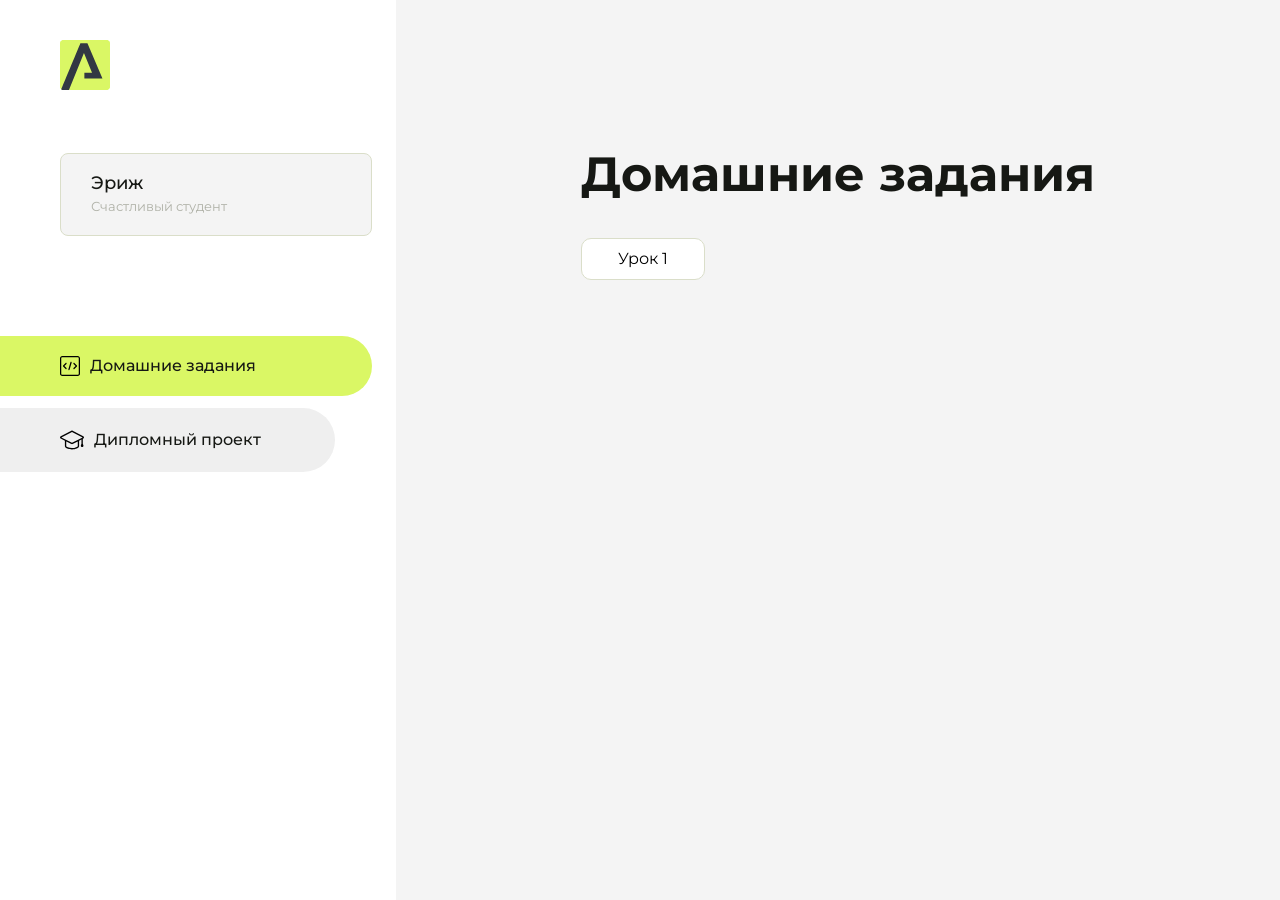
==== index.html @ 7952cf9a "firs aroken commit uploaded homework view page" ====
<!DOCTYPE html>
<html lang="en">
<head>
    <meta charset="UTF-8">
    <meta name="viewport" content="width=device-width, initial-scale=1.0">
    <title>Домашняя работа</title>
    <link rel="shortcut icon" href="src/logo.ico" type="image/x-icon">
    <link rel="preconnect" href="https://fonts.googleapis.com">
    <link rel="preconnect" href="https://fonts.gstatic.com" crossorigin>
    <link href="https://fonts.googleapis.com/css2?family=Montserrat:wght@400;500;700&family=Rubik:wght@500&display=swap"
          rel="stylesheet">
    <link rel="stylesheet" href="src/style.css">
</head>
<body id="body">
<div class="overlay" id="overlay"></div>
<div class="layout">
    <div class="burger" id="burger">
        <svg viewBox="0 0 24 24" fill="none" xmlns="http://www.w3.org/2000/svg">
            <g id="SVGRepo_bgCarrier" stroke-width="0"></g>
            <g id="SVGRepo_tracerCarrier" stroke-linecap="round" stroke-linejoin="round"></g>
            <g id="SVGRepo_iconCarrier">
                <path d="M4 18L20 18" stroke="#DAF765" stroke-width="2" stroke-linecap="round"></path>
                <path d="M4 12L20 12" stroke="#DAF765" stroke-width="2" stroke-linecap="round"></path>
                <path d="M4 6L20 6" stroke="#DAF765" stroke-width="2" stroke-linecap="round"></path>
            </g>
        </svg>
    </div>
    <aside class="sidebar" id="sidebar">
        <div class="sidebar__inner">
            <div class="logo">
                <svg width="50" height="50" viewBox="0 0 50 50" fill="none" xmlns="http://www.w3.org/2000/svg">
                    <g clip-path="url(#clip0_513_74730)">
                        <path d="M46.17 -0.257004H3.83C1.57281 -0.257004 -0.257 1.57281 -0.257 3.83V46.17C-0.257 48.4272 1.57281 50.257 3.83 50.257H46.17C48.4272 50.257 50.257 48.4272 50.257 46.17V3.83C50.257 1.57281 48.4272 -0.257004 46.17 -0.257004Z"
                              fill="#DAF765"/>
                        <path d="M24.375 38.4H42.461L27.441 3.1585H20.4355C20.4355 3.1585 6.7895 35.881 1.1945 49.294C2.015 50.0275 3.0945 50.257 3.6945 50.257H8.8445L23.954 13.07L32.0465 32.8285H24.375V38.4Z"
                              fill="#323843"/>
                    </g>
                    <defs>
                        <clipPath id="clip0_513_74730">
                            <rect width="50" height="50" fill="white"/>
                        </clipPath>
                    </defs>
                </svg>
            </div>
            <div class="sidebar__user">
                <div class="sidebar__name">Эриж</div>
                <div class="sidebar__text">Счастливый студент</div>
            </div>
            <div class="sidebar__tabs">
                <div class="sidebar__item">
                    <button class="sidebar__button active" id="tasks">
                        <svg xmlns="http://www.w3.org/2000/svg" width="20" height="20" viewBox="0 0 20 20" fill="none">
                            <g clip-path="url(#clip0_704_74543)">
                                <path d="M17.7083 20H2.29167C1.0275 20 0 18.9725 0 17.7083V2.29167C0 1.0275 1.0275 0 2.29167 0H17.7083C18.9725 0 20 1.0275 20 2.29167V17.7083C20 18.9725 18.9725 20 17.7083 20ZM2.29167 1.25C1.7175 1.25 1.25 1.7175 1.25 2.29167V17.7083C1.25 18.2825 1.7175 18.75 2.29167 18.75H17.7083C18.2825 18.75 18.75 18.2825 18.75 17.7083V2.29167C18.75 1.7175 18.2825 1.25 17.7083 1.25H2.29167Z"
                                      fill="black"/>
                                <path d="M6.04167 13.125C5.88167 13.125 5.72167 13.0642 5.6 12.9417L3.1 10.4417C2.85583 10.1975 2.85583 9.80167 3.1 9.5575L5.6 7.0575C5.84417 6.81333 6.24 6.81333 6.48417 7.0575C6.72833 7.30167 6.72833 7.6975 6.48417 7.94167L4.42583 10L6.48417 12.0583C6.72833 12.3025 6.72833 12.6983 6.48417 12.9425C6.36167 13.0642 6.20167 13.125 6.04167 13.125Z"
                                      fill="black"/>
                                <path d="M8.95833 14.1667C8.9 14.1667 8.84 14.1583 8.78167 14.1417C8.45083 14.0442 8.26083 13.6967 8.35833 13.3658L10.4417 6.28251C10.5392 5.95084 10.8892 5.76417 11.2175 5.85917C11.5483 5.95667 11.7383 6.30417 11.6408 6.63501L9.5575 13.7183C9.47833 13.9908 9.22833 14.1667 8.95833 14.1667Z"
                                      fill="black"/>
                                <path d="M13.9583 13.125C13.7983 13.125 13.6383 13.0642 13.5167 12.9417C13.2725 12.6975 13.2725 12.3017 13.5167 12.0575L15.575 9.99916L13.5167 7.94083C13.2725 7.69666 13.2725 7.30083 13.5167 7.05666C13.7608 6.81249 14.1567 6.81249 14.4008 7.05666L16.9008 9.55666C17.145 9.80083 17.145 10.1967 16.9008 10.4408L14.4008 12.9408C14.2783 13.0642 14.1183 13.125 13.9583 13.125Z"
                                      fill="black"/>
                            </g>
                            <defs>
                                <clipPath id="clip0_704_74543">
                                    <rect width="20" height="20" fill="white"/>
                                </clipPath>
                            </defs>
                        </svg>
                        <span>Домашние задания</span></button>
                </div>
                <div class="sidebar__item">
                    <button class="sidebar__button" id="diplom">
                        <svg xmlns="http://www.w3.org/2000/svg" width="24" height="24" viewBox="0 0 24 24" fill="none">
                            <g clip-path="url(#clip0_704_74553)">
                                <path d="M23.2628 10.5971C23.7176 10.365 24 9.90375 24 9.39337C24 8.883 23.7176 8.42175 23.2628 8.18962L12.6135 2.75362C12.2291 2.55824 11.7705 2.55787 11.3854 2.75399L0.736875 8.19C0.282375 8.42175 0 8.883 0 9.39337C0 9.90375 0.282375 10.365 0.736875 10.5971L4.89038 12.7177V18.2074C4.89038 19.8154 8.412 21.393 12 21.393C15.5884 21.393 19.1096 19.815 19.1096 18.2074V12.7174L21.4609 11.517V15.8017L20.901 17.2305C20.7409 17.6389 20.7934 18.0994 21.0405 18.4616C21.2876 18.8246 21.6979 19.041 22.1366 19.041C22.5754 19.041 22.9852 18.8246 23.2324 18.462C23.4795 18.099 23.532 17.6385 23.3719 17.2301L22.8124 15.8021V10.827L23.2628 10.5971ZM17.7623 18.1721C17.6198 18.6375 15.3491 20.0419 12 20.0419C8.65088 20.0419 6.38025 18.6375 6.2415 18.2074V12.3037L6.23887 12.3019C6.23812 12.057 6.1065 11.8207 5.87325 11.7019L1.3515 9.39337L12 3.95737L22.6489 9.39337L12 14.8294L5.87325 11.7019C5.54063 11.5331 4.6695 11.6674 4.5 12C4.33012 12.3322 4.55813 12.5479 4.89038 12.7177L11.3857 16.0331C11.5781 16.1314 11.7889 16.1805 12 16.1805C12.2107 16.1805 12.4222 16.1314 12.6146 16.0331L17.7593 13.407L17.7623 18.1721Z"
                                      fill="black"/>
                            </g>
                            <defs>
                                <clipPath id="clip0_704_74553">
                                    <rect width="24" height="24" fill="white"/>
                                </clipPath>
                            </defs>
                        </svg>
                        <span>Дипломный проект</span></button>
                </div>
            </div>
        </div>

    </aside>
    <div class="content">
        <div class="container">
            <div class="content__block" id="tasksBlock">
                <div class="content__title">Домашние задания</div>
                <ul class="content__list">
                    <li class="content__list-item">
                        <a href="lesson1/index.html">Урок 1</a>
                    </li>
                </ul>
            </div>
            <div class="content__block hidden" id="diplomBlock">
                <div class="content__title">Дипломный проект</div>
                <div class="content__list-diplom">
                    <a href="ПАПКА-С-НОМЕРОМ-УРОКА">Ссылка на ДЗ</a>
                </div>
                <div class="content__decor">
                    <div class="content__decor-text">Давай проверим, чему ты научился!</div>
                    <div class="content__decor-img">
                        <img src="src/decor.png" alt="decor">
                    </div>
                </div>
            </div>
        </div>
    </div>
</div>
<script src="src/index.js"></script>
</body>
</html>
---- src/style.css ----
*{padding: 0;margin: 0;border: 0;}
*,*:before,*:after{-webkit-box-sizing: border-box;box-sizing: border-box;}
:focus,:active{outline: none;}
a:focus,a:active{outline: none;}
nav,footer,header,aside{display: block;}
html,body{
    height:100%;width:100%;
    font-size:100%;line-height:1;-ms-text-size-adjust:100%;-moz-text-size-adjust:100%;-webkit-text-size-adjust:100%;}
input,button,textarea{font-family:inherit;}
input::-ms-clear{display: none;}
button{cursor: pointer;}
button::-moz-focus-inner{padding:0;border:0;}
a,a:visited{text-decoration: none;}
a:hover{text-decoration: none;}
ul li{list-style: none;}
img{vertical-align: top;}
h1,h2,h3,h4,h5,h6{font-size:inherit;font-weight: inherit;}
a{color:inherit;}



body {
    font-family: "Montserrat",SansSerif;
    color: black;
}

body.overflow {
    overflow: hidden;
}



.layout {
    display: -webkit-box;
    display: -ms-flexbox;
    display: flex;
    min-height: 100vh;
}

.sidebar {
    padding: 40px 24px 40px 0;
    -ms-flex-negative: 0;
    flex-shrink: 0;
    background-color: white;
}



.content {
    -webkit-box-flex: 1;
    -ms-flex-positive: 1;
    flex-grow: 1;
    background-color: #F4F4F4;
}

.container {
    display: -webkit-box;
    display: -ms-flexbox;
    display: flex;
    -webkit-box-orient: vertical;
    -webkit-box-direction: normal;
    -ms-flex-direction: column;
    flex-direction: column;
    -webkit-box-pack: center;
    -ms-flex-pack: center;
    justify-content: center;
    -webkit-box-align: center;
    -ms-flex-align: center;
    align-items: center;
    padding: 150px 60px 80px 60px;
}


.logo {
    margin-left: 60px;
    margin-bottom: 60px;
}

.sidebar__user {
    background-color: #F4F4F4;
    padding: 20px 30px;
    margin-left: 60px;
    margin-bottom: 100px;
    border-radius: 8px;
    border: 1px solid #DADEC9;
}

.sidebar__name {
    color:#161814;
    font-size: 18px;
    font-weight: 500;
    margin-bottom: 6px;
}

.sidebar__text {
    color: #AFB1A7;
    font-size: 13px;
    font-weight: 400;
    line-height: 130%; /* 16.9px */
}

.sidebar__item {
    width: 372px;
}

.sidebar__button {
    display: -webkit-box;
    display: -ms-flexbox;
    display: flex;
    -webkit-box-align: center;
    -ms-flex-align: center;
    align-items: center;
    gap: 10px;
    padding: 20px 60px;
    margin-bottom: 12px;
    border-radius: 0px 100px 100px 0px;
    -webkit-transition: all .5s;
    -o-transition: all .5s;
    transition: all .5s;
    cursor: pointer;
    width: 90%;
    color:#161814;
    font-size: 16px;
    font-weight: 500;
}

.sidebar__button.active , .sidebar__button:hover {
    width: 100%;
    background-color: #DAF765;
}


.content__title {
    color: #161814;
    font-size: 48px;
    font-weight: 700;
    margin-bottom: 40px;
}

.content__list {
    display: -webkit-box;
    display: -ms-flexbox;
    display: flex;
    -webkit-box-align: center;
    -ms-flex-align: center;
    align-items: center;
    -ms-flex-wrap: wrap;
    flex-wrap: wrap;
    gap: 20px;
}



.content__list-item  {
    cursor: pointer;
    padding: 12px 18px;
    background-color: #fff;
    border-radius: 10px;
    border: 1px solid #DADEC9;
    -webkit-transition: all .3s;
    -o-transition: all .3s;
    transition: all .3s;
}

.content__list-item:hover,.content__list-diplom:hover {
    background-color: #AFB1A7;
}

li a {
    padding: 12px 18px;

}


.content__list-diplom {
    -webkit-transition: all .3s;
    -o-transition: all .3s;
    transition: all .3s;
    display: inline-block;
    padding: 12px 18px;
    background-color: #fff;
    border-radius: 10px;
    border: 1px solid #DADEC9;
}

.content__decor {
    display: -webkit-box;
    display: -ms-flexbox;
    display: flex;
    -webkit-box-align: center;
    -ms-flex-align: center;
    align-items: center;
}

.content__decor-text {
    color:#BEDD44;
    font-size: 36px;
    font-weight: 700;
    line-height: 110%; /* 39.6px */
}

.content__block {
    max-width: 1200px;
}

.content__block.hidden {
    display: none;
}

.content__decor-img img{
    width: 100%;
}

.burger {
    display: none;
    padding: 5px;
    position: fixed;
    top: 3%;
    right: 7%;
    width: 40px;
    height: 40px;
    background-color: #161814;
    border-radius: 50%;
    z-index: 10;
    border: 1px solid #DAF765;
}

@media (max-width: 768px) {
    .burger {
        display: block;
    }

    .sidebar {
        -webkit-transition: all .3s;
        -o-transition: all .3s;
        transition: all .3s;
        -webkit-transform: translateX(-100%);
        -ms-transform: translateX(-100%);
        transform: translateX(-100%);
        position: fixed;
        top: 0;
        left: 0;
        bottom: 0;
        z-index: 5;
    }

    .sidebar.show {
        -webkit-transform: translateX(0%);
        -ms-transform: translateX(0%);
        transform: translateX(0%);
    }

    .overlay {
        opacity: 0;
        pointer-events: none;
        -webkit-transition: all .3s;
        -o-transition: all .3s;
        transition: all .3s;
        position: absolute;
        top: 0;
        right: 0;
        left: 0;
        bottom: 0;
        z-index: 3;
        background-color: #000000e0;
    }

    .overlay.show {
        opacity: 1;
        pointer-events: all;
    }

    .container {
        padding: 40px 20px;
        min-height: 100%;
    }

    .content__decor {
        margin-top: 20px;
        -webkit-box-orient: vertical;
        -webkit-box-direction: normal;
        -ms-flex-direction: column;
        flex-direction: column;
    }
}

@media (max-width: 400px) {
    .sidebar__user {
        margin-left: 0;
    }
}
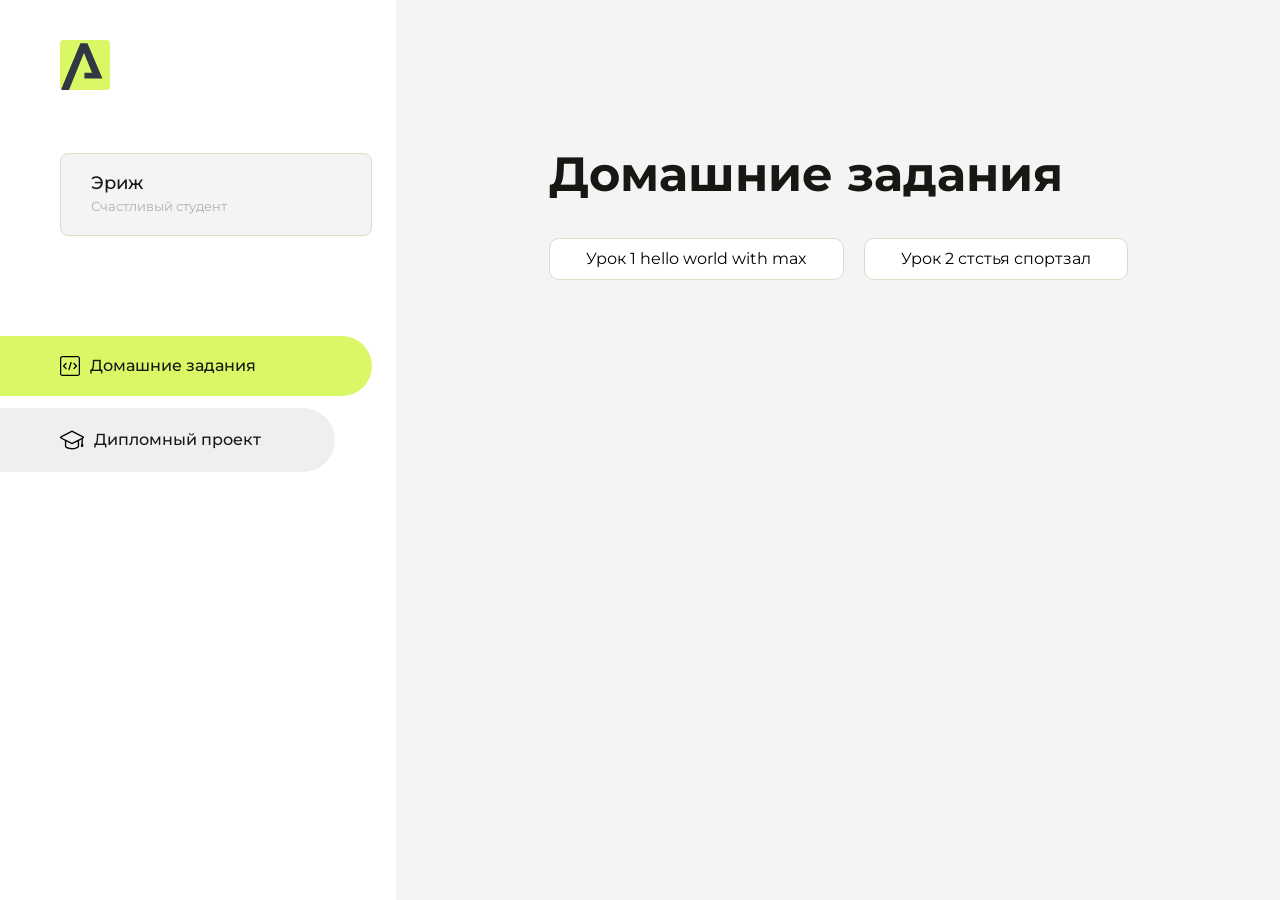
==== commit 23490dc7: "html css module lesson 1 homework push" ====
--- a/index.html
+++ b/index.html
@@ -1,117 +1,176 @@
-<!DOCTYPE html>
+<!doctype html>
 <html lang="en">
-<head>
-    <meta charset="UTF-8">
-    <meta name="viewport" content="width=device-width, initial-scale=1.0">
+  <head>
+    <meta charset="UTF-8" />
+    <meta name="viewport" content="width=device-width, initial-scale=1.0" />
     <title>Домашняя работа</title>
-    <link rel="shortcut icon" href="src/logo.ico" type="image/x-icon">
-    <link rel="preconnect" href="https://fonts.googleapis.com">
-    <link rel="preconnect" href="https://fonts.gstatic.com" crossorigin>
-    <link href="https://fonts.googleapis.com/css2?family=Montserrat:wght@400;500;700&family=Rubik:wght@500&display=swap"
-          rel="stylesheet">
-    <link rel="stylesheet" href="src/style.css">
-</head>
-<body id="body">
-<div class="overlay" id="overlay"></div>
-<div class="layout">
-    <div class="burger" id="burger">
+    <link rel="shortcut icon" href="src/logo.ico" type="image/x-icon" />
+    <link rel="preconnect" href="https://fonts.googleapis.com" />
+    <link rel="preconnect" href="https://fonts.gstatic.com" crossorigin />
+    <link
+      href="https://fonts.googleapis.com/css2?family=Montserrat:wght@400;500;700&family=Rubik:wght@500&display=swap"
+      rel="stylesheet"
+    />
+    <link rel="stylesheet" href="src/style.css" />
+  </head>
+  <body id="body">
+    <div class="overlay" id="overlay"></div>
+    <div class="layout">
+      <div class="burger" id="burger">
         <svg viewBox="0 0 24 24" fill="none" xmlns="http://www.w3.org/2000/svg">
-            <g id="SVGRepo_bgCarrier" stroke-width="0"></g>
-            <g id="SVGRepo_tracerCarrier" stroke-linecap="round" stroke-linejoin="round"></g>
-            <g id="SVGRepo_iconCarrier">
-                <path d="M4 18L20 18" stroke="#DAF765" stroke-width="2" stroke-linecap="round"></path>
-                <path d="M4 12L20 12" stroke="#DAF765" stroke-width="2" stroke-linecap="round"></path>
-                <path d="M4 6L20 6" stroke="#DAF765" stroke-width="2" stroke-linecap="round"></path>
-            </g>
+          <g id="SVGRepo_bgCarrier" stroke-width="0"></g>
+          <g
+            id="SVGRepo_tracerCarrier"
+            stroke-linecap="round"
+            stroke-linejoin="round"
+          ></g>
+          <g id="SVGRepo_iconCarrier">
+            <path
+              d="M4 18L20 18"
+              stroke="#DAF765"
+              stroke-width="2"
+              stroke-linecap="round"
+            ></path>
+            <path
+              d="M4 12L20 12"
+              stroke="#DAF765"
+              stroke-width="2"
+              stroke-linecap="round"
+            ></path>
+            <path
+              d="M4 6L20 6"
+              stroke="#DAF765"
+              stroke-width="2"
+              stroke-linecap="round"
+            ></path>
+          </g>
         </svg>
+      </div>
+      <aside class="sidebar" id="sidebar">
+        <div class="sidebar__inner">
+          <div class="logo">
+            <svg
+              width="50"
+              height="50"
+              viewBox="0 0 50 50"
+              fill="none"
+              xmlns="http://www.w3.org/2000/svg"
+            >
+              <g clip-path="url(#clip0_513_74730)">
+                <path
+                  d="M46.17 -0.257004H3.83C1.57281 -0.257004 -0.257 1.57281 -0.257 3.83V46.17C-0.257 48.4272 1.57281 50.257 3.83 50.257H46.17C48.4272 50.257 50.257 48.4272 50.257 46.17V3.83C50.257 1.57281 48.4272 -0.257004 46.17 -0.257004Z"
+                  fill="#DAF765"
+                />
+                <path
+                  d="M24.375 38.4H42.461L27.441 3.1585H20.4355C20.4355 3.1585 6.7895 35.881 1.1945 49.294C2.015 50.0275 3.0945 50.257 3.6945 50.257H8.8445L23.954 13.07L32.0465 32.8285H24.375V38.4Z"
+                  fill="#323843"
+                />
+              </g>
+              <defs>
+                <clipPath id="clip0_513_74730">
+                  <rect width="50" height="50" fill="white" />
+                </clipPath>
+              </defs>
+            </svg>
+          </div>
+          <div class="sidebar__user">
+            <div class="sidebar__name">Эриж</div>
+            <div class="sidebar__text">Счастливый студент</div>
+          </div>
+          <div class="sidebar__tabs">
+            <div class="sidebar__item">
+              <button class="sidebar__button active" id="tasks">
+                <svg
+                  xmlns="http://www.w3.org/2000/svg"
+                  width="20"
+                  height="20"
+                  viewBox="0 0 20 20"
+                  fill="none"
+                >
+                  <g clip-path="url(#clip0_704_74543)">
+                    <path
+                      d="M17.7083 20H2.29167C1.0275 20 0 18.9725 0 17.7083V2.29167C0 1.0275 1.0275 0 2.29167 0H17.7083C18.9725 0 20 1.0275 20 2.29167V17.7083C20 18.9725 18.9725 20 17.7083 20ZM2.29167 1.25C1.7175 1.25 1.25 1.7175 1.25 2.29167V17.7083C1.25 18.2825 1.7175 18.75 2.29167 18.75H17.7083C18.2825 18.75 18.75 18.2825 18.75 17.7083V2.29167C18.75 1.7175 18.2825 1.25 17.7083 1.25H2.29167Z"
+                      fill="black"
+                    />
+                    <path
+                      d="M6.04167 13.125C5.88167 13.125 5.72167 13.0642 5.6 12.9417L3.1 10.4417C2.85583 10.1975 2.85583 9.80167 3.1 9.5575L5.6 7.0575C5.84417 6.81333 6.24 6.81333 6.48417 7.0575C6.72833 7.30167 6.72833 7.6975 6.48417 7.94167L4.42583 10L6.48417 12.0583C6.72833 12.3025 6.72833 12.6983 6.48417 12.9425C6.36167 13.0642 6.20167 13.125 6.04167 13.125Z"
+                      fill="black"
+                    />
+                    <path
+                      d="M8.95833 14.1667C8.9 14.1667 8.84 14.1583 8.78167 14.1417C8.45083 14.0442 8.26083 13.6967 8.35833 13.3658L10.4417 6.28251C10.5392 5.95084 10.8892 5.76417 11.2175 5.85917C11.5483 5.95667 11.7383 6.30417 11.6408 6.63501L9.5575 13.7183C9.47833 13.9908 9.22833 14.1667 8.95833 14.1667Z"
+                      fill="black"
+                    />
+                    <path
+                      d="M13.9583 13.125C13.7983 13.125 13.6383 13.0642 13.5167 12.9417C13.2725 12.6975 13.2725 12.3017 13.5167 12.0575L15.575 9.99916L13.5167 7.94083C13.2725 7.69666 13.2725 7.30083 13.5167 7.05666C13.7608 6.81249 14.1567 6.81249 14.4008 7.05666L16.9008 9.55666C17.145 9.80083 17.145 10.1967 16.9008 10.4408L14.4008 12.9408C14.2783 13.0642 14.1183 13.125 13.9583 13.125Z"
+                      fill="black"
+                    />
+                  </g>
+                  <defs>
+                    <clipPath id="clip0_704_74543">
+                      <rect width="20" height="20" fill="white" />
+                    </clipPath>
+                  </defs>
+                </svg>
+                <span>Домашние задания</span>
+              </button>
+            </div>
+            <div class="sidebar__item">
+              <button class="sidebar__button" id="diplom">
+                <svg
+                  xmlns="http://www.w3.org/2000/svg"
+                  width="24"
+                  height="24"
+                  viewBox="0 0 24 24"
+                  fill="none"
+                >
+                  <g clip-path="url(#clip0_704_74553)">
+                    <path
+                      d="M23.2628 10.5971C23.7176 10.365 24 9.90375 24 9.39337C24 8.883 23.7176 8.42175 23.2628 8.18962L12.6135 2.75362C12.2291 2.55824 11.7705 2.55787 11.3854 2.75399L0.736875 8.19C0.282375 8.42175 0 8.883 0 9.39337C0 9.90375 0.282375 10.365 0.736875 10.5971L4.89038 12.7177V18.2074C4.89038 19.8154 8.412 21.393 12 21.393C15.5884 21.393 19.1096 19.815 19.1096 18.2074V12.7174L21.4609 11.517V15.8017L20.901 17.2305C20.7409 17.6389 20.7934 18.0994 21.0405 18.4616C21.2876 18.8246 21.6979 19.041 22.1366 19.041C22.5754 19.041 22.9852 18.8246 23.2324 18.462C23.4795 18.099 23.532 17.6385 23.3719 17.2301L22.8124 15.8021V10.827L23.2628 10.5971ZM17.7623 18.1721C17.6198 18.6375 15.3491 20.0419 12 20.0419C8.65088 20.0419 6.38025 18.6375 6.2415 18.2074V12.3037L6.23887 12.3019C6.23812 12.057 6.1065 11.8207 5.87325 11.7019L1.3515 9.39337L12 3.95737L22.6489 9.39337L12 14.8294L5.87325 11.7019C5.54063 11.5331 4.6695 11.6674 4.5 12C4.33012 12.3322 4.55813 12.5479 4.89038 12.7177L11.3857 16.0331C11.5781 16.1314 11.7889 16.1805 12 16.1805C12.2107 16.1805 12.4222 16.1314 12.6146 16.0331L17.7593 13.407L17.7623 18.1721Z"
+                      fill="black"
+                    />
+                  </g>
+                  <defs>
+                    <clipPath id="clip0_704_74553">
+                      <rect width="24" height="24" fill="white" />
+                    </clipPath>
+                  </defs>
+                </svg>
+                <span>Дипломный проект</span>
+              </button>
+            </div>
+          </div>
+        </div>
+      </aside>
+      <div class="content">
+        <div class="container">
+          <div class="content__block" id="tasksBlock">
+            <div class="content__title">Домашние задания</div>
+            <ul class="content__list">
+              <li class="content__list-item">
+                <a href="a_aroken first website commit/page.html">Урок 1 hello world with max</a>
+              </li>
+              <li class="content__list-item">
+                <a href="./b_hcm_task_1/sportzal.html">Урок 2 стстья спортзал</a>
+              </li>
+            </ul>
+          </div>
+          <div class="content__block hidden" id="diplomBlock">
+            <div class="content__title">Дипломный проект</div>
+            <div class="content__list-diplom">
+              <a href="ПАПКА-С-НОМЕРОМ-УРОКА">Ссылка на ДЗ</a>
+            </div>
+            <div class="content__decor">
+              <div class="content__decor-text">
+                Давай проверим, чему ты научился!
+              </div>
+              <div class="content__decor-img">
+                <img src="src/decor.png" alt="decor" />
+              </div>
+            </div>
+          </div>
+        </div>
+      </div>
     </div>
-    <aside class="sidebar" id="sidebar">
-        <div class="sidebar__inner">
-            <div class="logo">
-                <svg width="50" height="50" viewBox="0 0 50 50" fill="none" xmlns="http://www.w3.org/2000/svg">
-                    <g clip-path="url(#clip0_513_74730)">
-                        <path d="M46.17 -0.257004H3.83C1.57281 -0.257004 -0.257 1.57281 -0.257 3.83V46.17C-0.257 48.4272 1.57281 50.257 3.83 50.257H46.17C48.4272 50.257 50.257 48.4272 50.257 46.17V3.83C50.257 1.57281 48.4272 -0.257004 46.17 -0.257004Z"
-                              fill="#DAF765"/>
-                        <path d="M24.375 38.4H42.461L27.441 3.1585H20.4355C20.4355 3.1585 6.7895 35.881 1.1945 49.294C2.015 50.0275 3.0945 50.257 3.6945 50.257H8.8445L23.954 13.07L32.0465 32.8285H24.375V38.4Z"
-                              fill="#323843"/>
-                    </g>
-                    <defs>
-                        <clipPath id="clip0_513_74730">
-                            <rect width="50" height="50" fill="white"/>
-                        </clipPath>
-                    </defs>
-                </svg>
-            </div>
-            <div class="sidebar__user">
-                <div class="sidebar__name">Эриж</div>
-                <div class="sidebar__text">Счастливый студент</div>
-            </div>
-            <div class="sidebar__tabs">
-                <div class="sidebar__item">
-                    <button class="sidebar__button active" id="tasks">
-                        <svg xmlns="http://www.w3.org/2000/svg" width="20" height="20" viewBox="0 0 20 20" fill="none">
-                            <g clip-path="url(#clip0_704_74543)">
-                                <path d="M17.7083 20H2.29167C1.0275 20 0 18.9725 0 17.7083V2.29167C0 1.0275 1.0275 0 2.29167 0H17.7083C18.9725 0 20 1.0275 20 2.29167V17.7083C20 18.9725 18.9725 20 17.7083 20ZM2.29167 1.25C1.7175 1.25 1.25 1.7175 1.25 2.29167V17.7083C1.25 18.2825 1.7175 18.75 2.29167 18.75H17.7083C18.2825 18.75 18.75 18.2825 18.75 17.7083V2.29167C18.75 1.7175 18.2825 1.25 17.7083 1.25H2.29167Z"
-                                      fill="black"/>
-                                <path d="M6.04167 13.125C5.88167 13.125 5.72167 13.0642 5.6 12.9417L3.1 10.4417C2.85583 10.1975 2.85583 9.80167 3.1 9.5575L5.6 7.0575C5.84417 6.81333 6.24 6.81333 6.48417 7.0575C6.72833 7.30167 6.72833 7.6975 6.48417 7.94167L4.42583 10L6.48417 12.0583C6.72833 12.3025 6.72833 12.6983 6.48417 12.9425C6.36167 13.0642 6.20167 13.125 6.04167 13.125Z"
-                                      fill="black"/>
-                                <path d="M8.95833 14.1667C8.9 14.1667 8.84 14.1583 8.78167 14.1417C8.45083 14.0442 8.26083 13.6967 8.35833 13.3658L10.4417 6.28251C10.5392 5.95084 10.8892 5.76417 11.2175 5.85917C11.5483 5.95667 11.7383 6.30417 11.6408 6.63501L9.5575 13.7183C9.47833 13.9908 9.22833 14.1667 8.95833 14.1667Z"
-                                      fill="black"/>
-                                <path d="M13.9583 13.125C13.7983 13.125 13.6383 13.0642 13.5167 12.9417C13.2725 12.6975 13.2725 12.3017 13.5167 12.0575L15.575 9.99916L13.5167 7.94083C13.2725 7.69666 13.2725 7.30083 13.5167 7.05666C13.7608 6.81249 14.1567 6.81249 14.4008 7.05666L16.9008 9.55666C17.145 9.80083 17.145 10.1967 16.9008 10.4408L14.4008 12.9408C14.2783 13.0642 14.1183 13.125 13.9583 13.125Z"
-                                      fill="black"/>
-                            </g>
-                            <defs>
-                                <clipPath id="clip0_704_74543">
-                                    <rect width="20" height="20" fill="white"/>
-                                </clipPath>
-                            </defs>
-                        </svg>
-                        <span>Домашние задания</span></button>
-                </div>
-                <div class="sidebar__item">
-                    <button class="sidebar__button" id="diplom">
-                        <svg xmlns="http://www.w3.org/2000/svg" width="24" height="24" viewBox="0 0 24 24" fill="none">
-                            <g clip-path="url(#clip0_704_74553)">
-                                <path d="M23.2628 10.5971C23.7176 10.365 24 9.90375 24 9.39337C24 8.883 23.7176 8.42175 23.2628 8.18962L12.6135 2.75362C12.2291 2.55824 11.7705 2.55787 11.3854 2.75399L0.736875 8.19C0.282375 8.42175 0 8.883 0 9.39337C0 9.90375 0.282375 10.365 0.736875 10.5971L4.89038 12.7177V18.2074C4.89038 19.8154 8.412 21.393 12 21.393C15.5884 21.393 19.1096 19.815 19.1096 18.2074V12.7174L21.4609 11.517V15.8017L20.901 17.2305C20.7409 17.6389 20.7934 18.0994 21.0405 18.4616C21.2876 18.8246 21.6979 19.041 22.1366 19.041C22.5754 19.041 22.9852 18.8246 23.2324 18.462C23.4795 18.099 23.532 17.6385 23.3719 17.2301L22.8124 15.8021V10.827L23.2628 10.5971ZM17.7623 18.1721C17.6198 18.6375 15.3491 20.0419 12 20.0419C8.65088 20.0419 6.38025 18.6375 6.2415 18.2074V12.3037L6.23887 12.3019C6.23812 12.057 6.1065 11.8207 5.87325 11.7019L1.3515 9.39337L12 3.95737L22.6489 9.39337L12 14.8294L5.87325 11.7019C5.54063 11.5331 4.6695 11.6674 4.5 12C4.33012 12.3322 4.55813 12.5479 4.89038 12.7177L11.3857 16.0331C11.5781 16.1314 11.7889 16.1805 12 16.1805C12.2107 16.1805 12.4222 16.1314 12.6146 16.0331L17.7593 13.407L17.7623 18.1721Z"
-                                      fill="black"/>
-                            </g>
-                            <defs>
-                                <clipPath id="clip0_704_74553">
-                                    <rect width="24" height="24" fill="white"/>
-                                </clipPath>
-                            </defs>
-                        </svg>
-                        <span>Дипломный проект</span></button>
-                </div>
-            </div>
-        </div>
-
-    </aside>
-    <div class="content">
-        <div class="container">
-            <div class="content__block" id="tasksBlock">
-                <div class="content__title">Домашние задания</div>
-                <ul class="content__list">
-                    <li class="content__list-item">
-                        <a href="lesson1/index.html">Урок 1</a>
-                    </li>
-                </ul>
-            </div>
-            <div class="content__block hidden" id="diplomBlock">
-                <div class="content__title">Дипломный проект</div>
-                <div class="content__list-diplom">
-                    <a href="ПАПКА-С-НОМЕРОМ-УРОКА">Ссылка на ДЗ</a>
-                </div>
-                <div class="content__decor">
-                    <div class="content__decor-text">Давай проверим, чему ты научился!</div>
-                    <div class="content__decor-img">
-                        <img src="src/decor.png" alt="decor">
-                    </div>
-                </div>
-            </div>
-        </div>
-    </div>
-</div>
-<script src="src/index.js"></script>
-</body>
+    <script src="src/index.js"></script>
+  </body>
 </html>
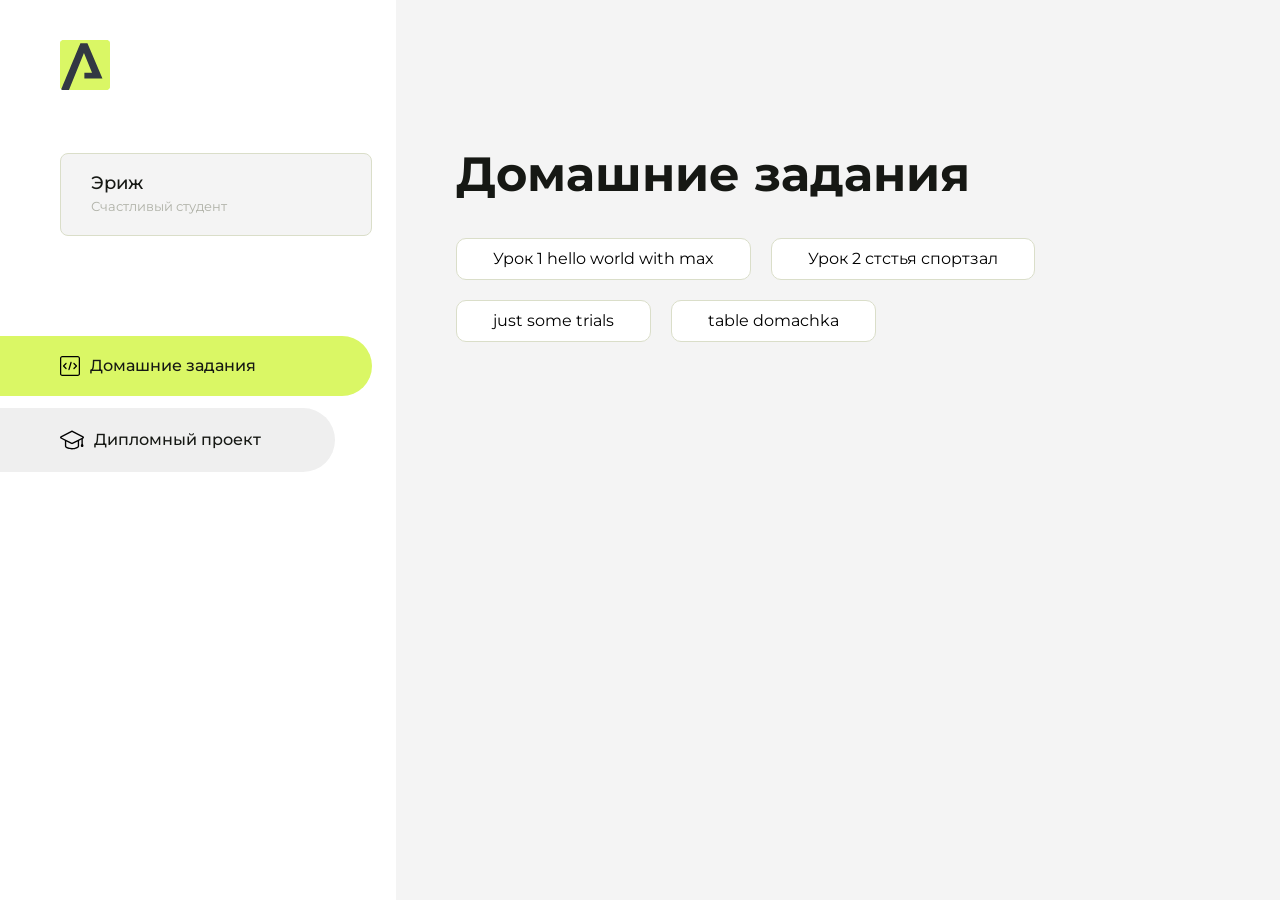
==== commit b6dc9e64: "table homwork" ====
--- a/index.html
+++ b/index.html
@@ -147,10 +147,16 @@
             <div class="content__title">Домашние задания</div>
             <ul class="content__list">
               <li class="content__list-item">
-                <a href="a_aroken first website commit/page.html">Урок 1 hello world with max</a>
+                <a href="a_aroken_vodni_modyl/page.html">Урок 1 hello world with max</a>
               </li>
               <li class="content__list-item">
-                <a href="./b_hcm_task_1/sportzal.html">Урок 2 стстья спортзал</a>
+                <a href="./b_module_1_html_css/a_razmetka_stati_1/sportzal.html">Урок 2 стстья спортзал</a>
+              </li>
+              <li class="content__list-item">
+                <a href="./b_module_1_html_css/c_somecourse/c_some_content.html">just some trials</a>
+              </li>
+              <li class="content__list-item">
+                <a href="./b_module_1_html_css/b_table/tabbb.html">table domachka</a>
               </li>
             </ul>
           </div>
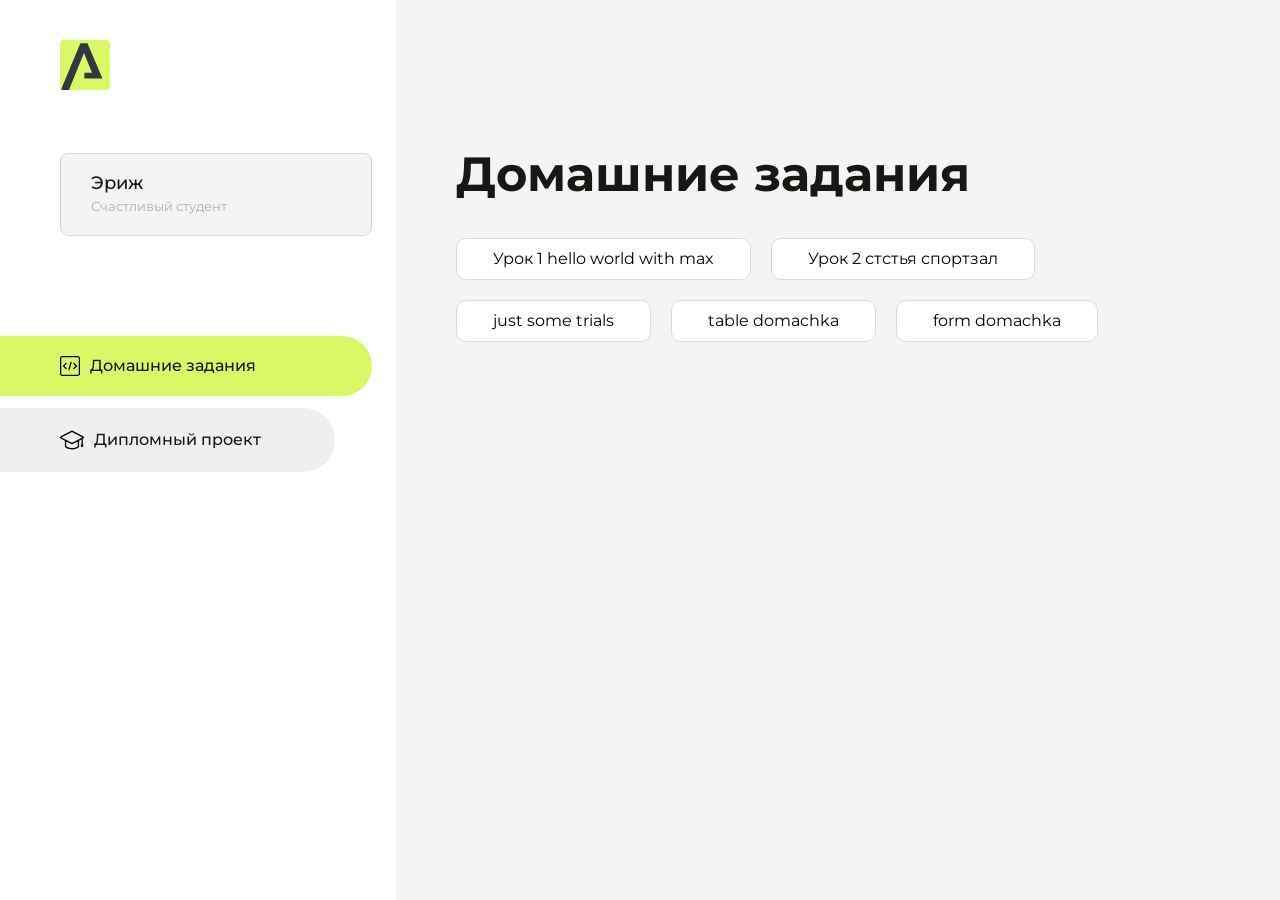
==== commit 7ad55719: "form domachka" ====
--- a/index.html
+++ b/index.html
@@ -158,6 +158,14 @@
               <li class="content__list-item">
                 <a href="./b_module_1_html_css/b_table/tabbb.html">table domachka</a>
               </li>
+
+                            <li class="content__list-item">
+                <a href="./b_module_1_html_css/d_form_homework/form.html">form  domachka</a>
+              </li>
+<!-- 
+                            <li class="content__list-item">
+                <a href="./b_module_1_html_css/"></a>
+              </li> -->
             </ul>
           </div>
           <div class="content__block hidden" id="diplomBlock">
